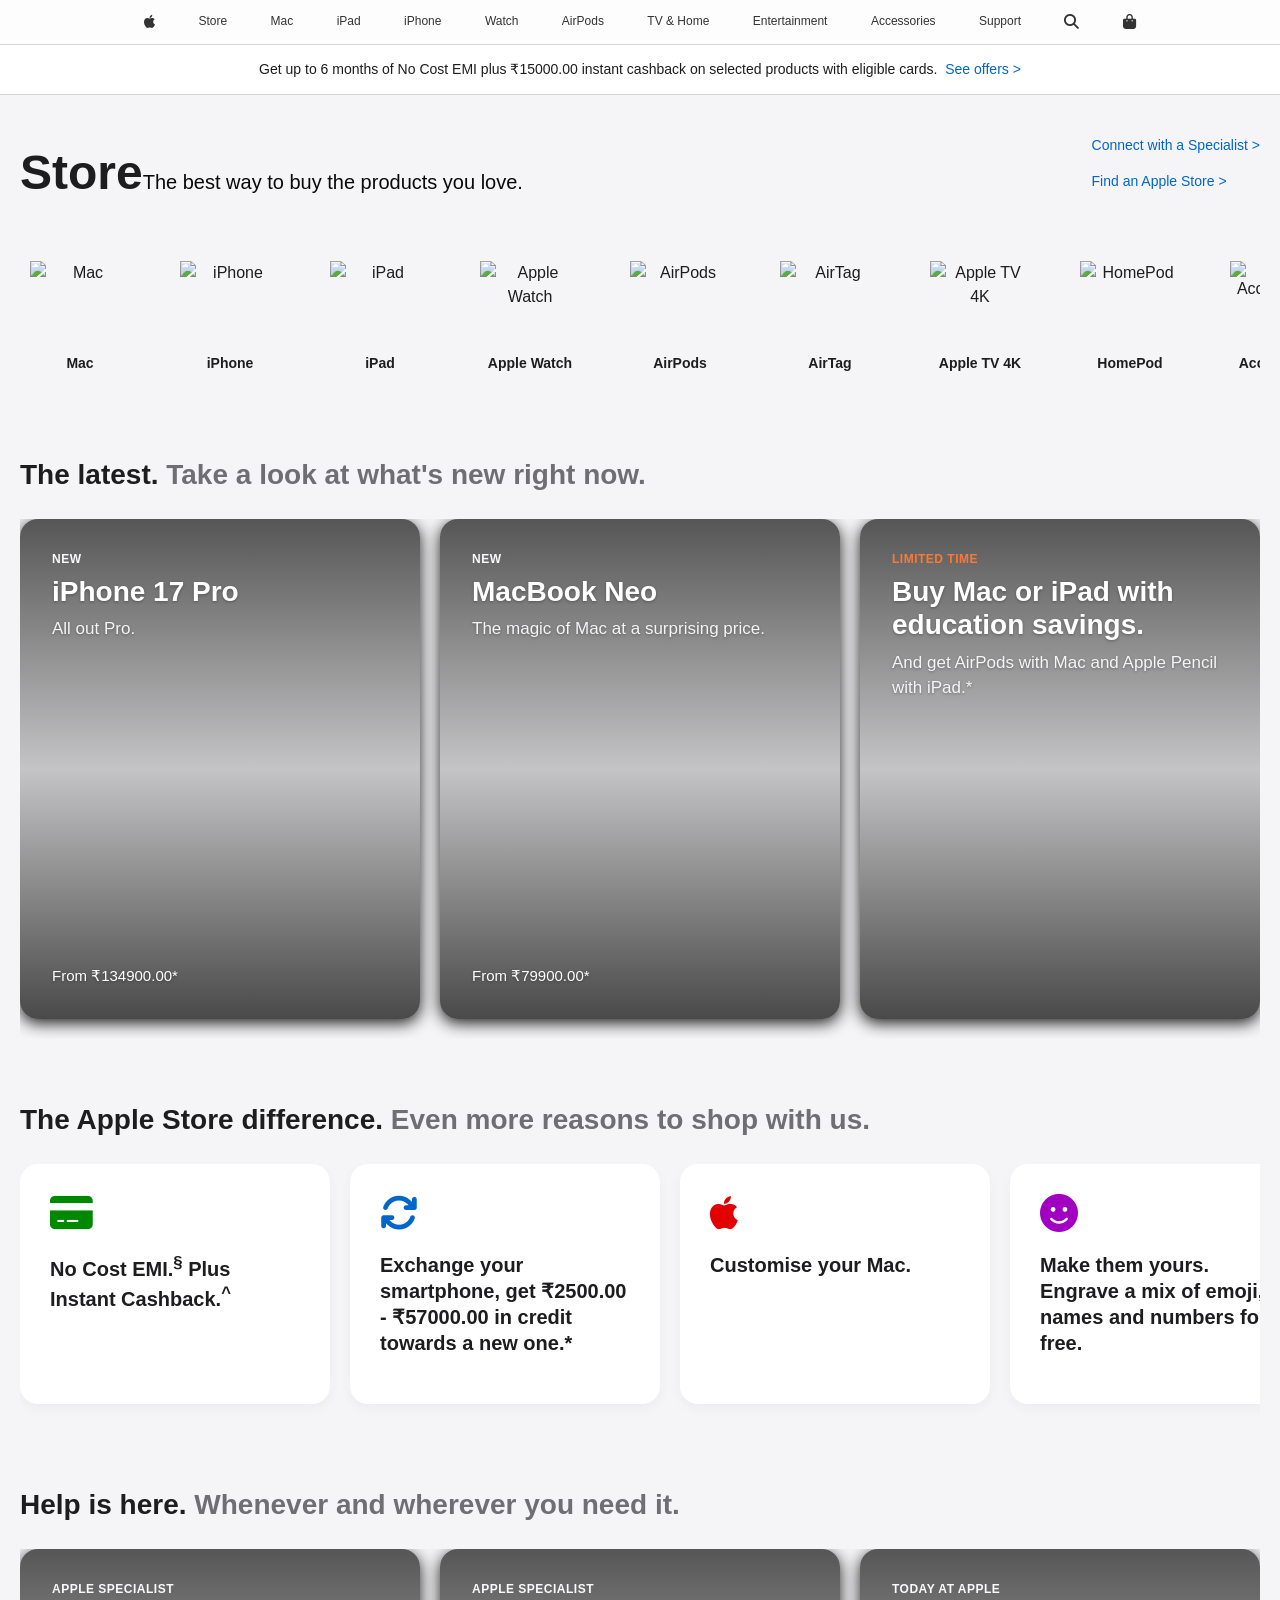
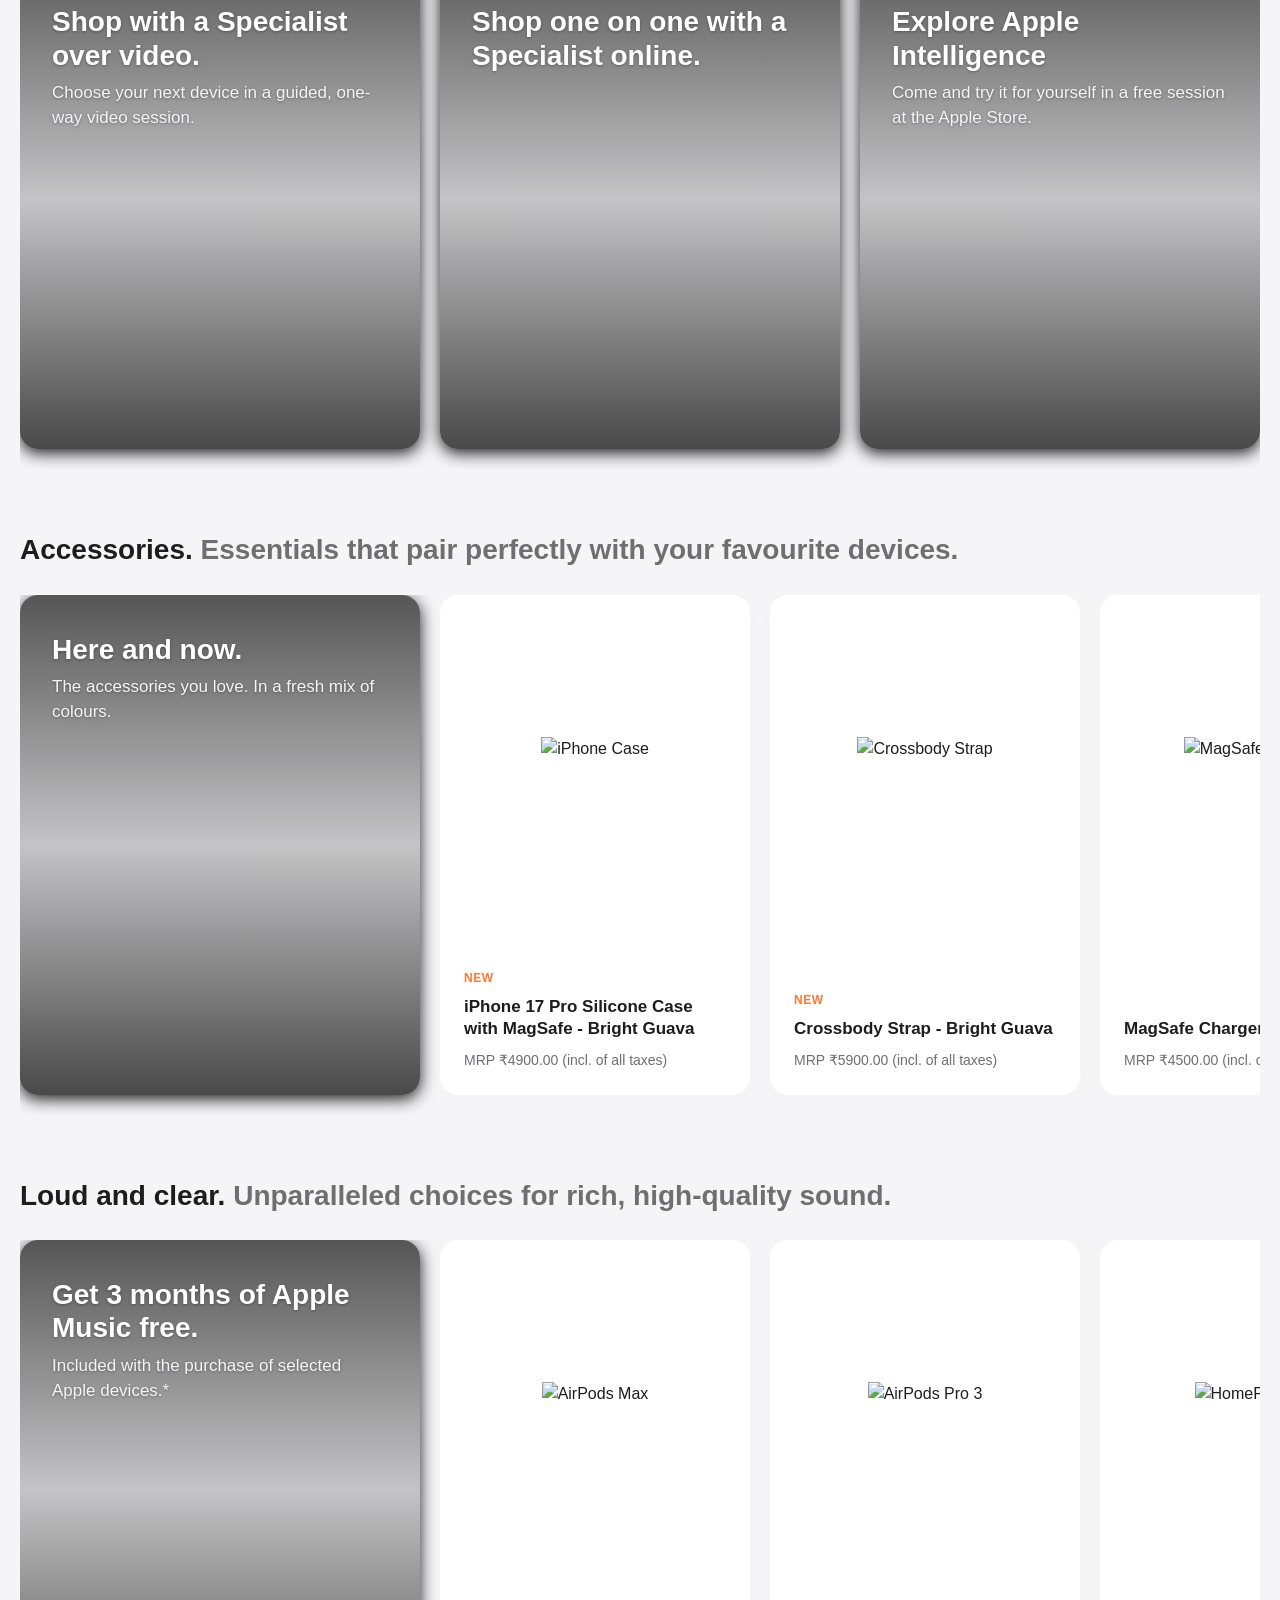
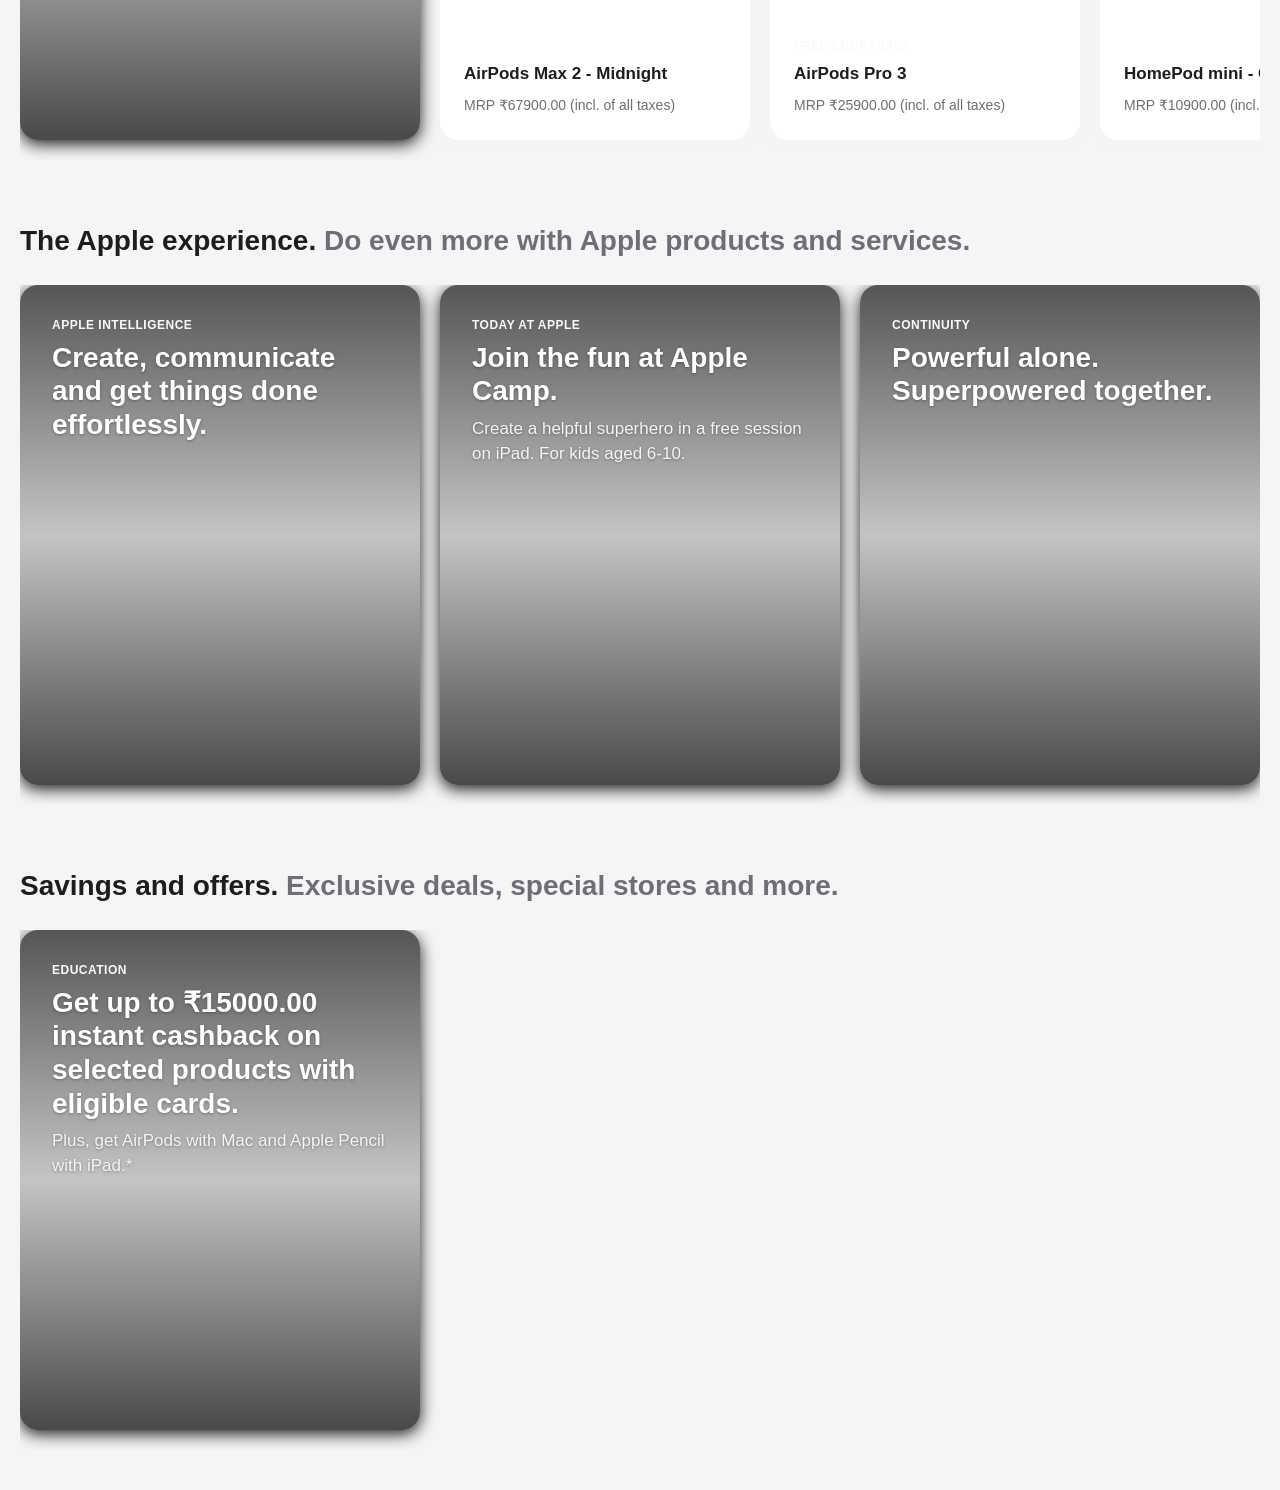
==== index.html @ 50c0bc95 "change file name" ====
<!DOCTYPE html>
<html lang="en">
<head>
  <meta charset="UTF-8">
  <meta name="viewport" content="width=device-width, initial-scale=1.0">
  <title>Apple Store Online Clone</title>
  
  <!-- Font Awesome Icons -->
  <link rel="stylesheet" href="https://cdnjs.cloudflare.com/ajax/libs/font-awesome/6.4.0/css/all.min.css">
  
  <!-- External CSS Stylesheet -->
  <link rel="stylesheet" href="./store.css">
</head>
<body>

  <!-- ==========================================
       1. GLOBAL NAVIGATION BAR SECTION
       ========================================== -->
  <header class="global-nav-container">
    <nav class="global-nav">
      <a href="#" class="nav-logo" aria-label="Apple Home"><i class="fa-brands fa-apple"></i></a>
      <a href="#" class="nav-item">Store</a>
      <a href="#" class="nav-item">Mac</a>
      <a href="#" class="nav-item">iPad</a>
      <a href="#" class="nav-item">iPhone</a>
      <a href="#" class="nav-item">Watch</a>
      <a href="#" class="nav-item">AirPods</a>
      <a href="#" class="nav-item">TV & Home</a>
      <a href="#" class="nav-item">Entertainment</a>
      <a href="#" class="nav-item">Accessories</a>
      <a href="#" class="nav-item">Support</a>
      <a href="#" class="nav-icon" aria-label="Search"><i class="fa-solid fa-magnifying-glass"></i></a>
      <a href="#" class="nav-icon" aria-label="Shopping Bag"><i class="fa-solid fa-bag-shopping"></i></a>
    </nav>
  </header>

  <!-- ==========================================
       2. PROMOTIONAL OFFER BANNER
       ========================================== -->
  <section class="offer-banner">
    <p>
      Get up to 6 months of No Cost EMI plus ₹15000.00 instant cashback on selected products with eligible cards.
      <a href="#">See offers &gt;</a>
    </p>
  </section>

  <!-- MAIN STORE CONTENT WRAPPER -->
  <main class="store-wrapper">

    <!-- ==========================================
         3. HERO / STORE HEADER SECTION
         ========================================== -->
    <section class="store-hero">
      <div class="hero-headline">
        <h1>Store<span>The best way to buy the products you love.</span></h1>
      </div>
      <div class="hero-assistance">
        <div class="assist-card">
  
          <div class="assist-text">
            <a href="#">Connect with a Specialist &gt;</a>
          </div>
        </div>
        <div class="assist-card">
          <div class="assist-text">
            <a href="#">Find an Apple Store &gt;</a>
          </div>
        </div>
      </div>
    </section>

    <!-- ==========================================
         4. CATEGORY NAVIGATION SLIDER
         ========================================== -->
    <section class="category-slider-section">
      <div class="horizontal-scroll category-list">
        <div class="category-thumb">
          <img src="images/mac.png" alt="Mac">
          <span>Mac</span>
        </div>
        <div class="category-thumb">
          <img src="images/iphone.png" alt="iPhone">
          <span>iPhone</span>
        </div>
        <div class="category-thumb">
          <img src="images/ipad.png" alt="iPad">
          <span>iPad</span>
        </div>
        <div class="category-thumb">
          <img src="images/apple watch.png" alt="Apple Watch">
          <span>Apple Watch</span>
        </div>
        <div class="category-thumb">
          <img src="images/airpods.png" alt="AirPods">
          <span>AirPods</span>
        </div>
        <div class="category-thumb">
          <img src="images/airtag.png" alt="AirTag">
          <span>AirTag</span>
        </div>
        <div class="category-thumb">
          <img src="images/apple tv 4k.png" alt="Apple TV 4K">
          <span>Apple TV 4K</span>
        </div>
        <div class="category-thumb">
          <img src="images/homepod.png" alt="HomePod">
          <span>HomePod</span>
        </div>
        <div class="category-thumb">
          <img src="images/accessories.png" alt="Accessories">
          <span>Accessories</span>
        </div>
      </div>
    </section>

    <!-- ==========================================
         5. SECTION: "THE LATEST" PRODUCT CAROUSEL (IMAGE BACKGROUND CARDS)
         ========================================== -->
    <section class="store-section">
      <h2 class="section-heading">The latest. <span>Take a look at what's new right now.</span></h2>      
      <div class="horizontal-scroll cards-carousel">
        
        <!-- Card 1 -->
        <div class="showcase-card bg-card" style="background-image: url('images/orange.jpg');">
          <div class="card-overlay"></div>
          <div class="card-content">
            <span class="card-eyebrow">NEW</span>
            <h3 class="card-title">iPhone 17 Pro</h3>
            <p class="card-subtitle">All out Pro.</p>
            <span class="card-price">From ₹134900.00*</span>
          </div>
        </div>

        <!-- Card 2 -->
        <div class="showcase-card bg-card" style="background-image: url('images/hand lap.jpg');">
          <div class="card-overlay"></div>
          <div class="card-content">
            <span class="card-eyebrow">NEW</span>
            <h3 class="card-title">MacBook Neo</h3>
            <p class="card-subtitle">The magic of Mac at a surprising price.</p>
            <span class="card-price">From ₹79900.00*</span>
          </div>
        </div>

        <!-- Card 3 -->
        <div class="showcase-card bg-card" style="background-image: url('images/yellow pad.jpg');">
          <div class="card-overlay"></div>
          <div class="card-content">
            <span class="card-eyebrow orange-text">LIMITED TIME</span>
            <h3 class="card-title">Buy Mac or iPad with education savings.</h3>
            <p class="card-subtitle">And get AirPods with Mac and Apple Pencil with iPad.*</p>
          </div>
        </div>

        <!-- Card 4 -->
        <div class="showcase-card bg-card" style="background-image: url('images/two mob.jpg');">
          <div class="card-overlay"></div>
          <div class="card-content">
            <span class="card-eyebrow">NEW</span>
            <h3 class="card-title">iPhone 17e</h3>
            <p class="card-subtitle">Feature stacked. Value packed.</p>
            <span class="card-price">From ₹64900.00*</span>
          </div>
        </div>

        <!-- Card 5 -->
        <div class="showcase-card bg-card" style="background-image: url('images/head ph.jpg');">
          <div class="card-overlay"></div>
          <div class="card-content">
            <h3 class="card-title">AirPods Max 2</h3>
            <p class="card-subtitle">New intelligent features. More immersive listening.</p>
            <span class="card-price">From ₹67900.00*</span>
          </div>
        </div>

        <!-- Card 6 -->
        <div class="showcase-card bg-card" style="background-image: url('images/fold lap.jpg');">
          <div class="card-overlay"></div>
          <div class="card-content">
            <h3 class="card-title">MacBook Pro</h3>
            <p class="card-subtitle">Now with M5, M5 Pro and M5 Max.</p>
            <span class="card-price">From ₹239900.00*</span>
          </div>
        </div>

      </div>
  
    </section>

    <!-- ==========================================
         6. SECTION: "THE APPLE STORE DIFFERENCE"
         ========================================== -->
    <section class="store-section">
      <h2 class="section-heading">The Apple Store difference. <span>Even more reasons to shop with us.</span></h2>
      <div class="horizontal-scroll difference-grid">
        
        <div class="feature-card">
          <i class="fa-solid fa-credit-card feature-icon green-icon"></i>
          <h4>No Cost EMI.<sup>§</sup> Plus Instant Cashback.<sup>^</sup></h4>
        </div>

        <div class="feature-card">
          <i class="fa-solid fa-arrows-rotate feature-icon blue-icon"></i>
          <h4>Exchange your smartphone, get ₹2500.00 - ₹57000.00 in credit towards a new one.*</h4>
        </div>

        <div class="feature-card">
          <i class="fa-brands fa-apple feature-icon red-icon"></i>
          <h4>Customise your Mac.</h4>
        </div>

        <div class="feature-card">
          <i class="fa-solid fa-face-smile feature-icon purple-icon"></i>
          <h4>Make them yours. Engrave a mix of emoji, names and numbers for free.</h4>
        </div>

        <div class="feature-card">
          <i class="fa-solid fa-box-open feature-icon green-icon"></i>
          <h4>Enjoy free delivery, or easy pickup from an Apple Store.</h4>
        </div>

        <div class="feature-card">
          <i class="fa-solid fa-mobile-screen-button feature-icon blue-icon"></i>
          <h4>Trade in your eligible Mac, Apple Watch or iPad for instant credit.*</h4>
        </div>

      </div>
    </section>

    <!-- ==========================================
         7. SECTION: "HELP IS HERE" (BACKGROUND IMAGES)
         ========================================== -->
    <section class="store-section">
      <h2 class="section-heading">Help is here. <span>Whenever and wherever you need it.</span></h2>
      <div class="horizontal-scroll cards-carousel">
        
        <div class="showcase-card bg-card" style="background-image: url('images/v.jpg');">
          <div class="card-overlay"></div>
          <div class="card-content">
            <span class="card-eyebrow">APPLE SPECIALIST</span>
            <h3 class="card-title">Shop with a Specialist over video.</h3>
            <p class="card-subtitle">Choose your next device in a guided, one-way video session.</p>
          </div>
        </div>

        <div class="showcase-card bg-card" style="background-image: url('images/specialist.png');">
          <div class="card-overlay"></div>
          <div class="card-content">
            <span class="card-eyebrow">APPLE SPECIALIST</span>
            <h3 class="card-title">Shop one on one with a Specialist online.</h3>
          </div>
        </div>

        <div class="showcase-card bg-card" style="background-image: url('images/explore.png');">
          <div class="card-overlay"></div>
          <div class="card-content">
            <span class="card-eyebrow">TODAY AT APPLE</span>
            <h3 class="card-title">Explore Apple Intelligence</h3>
            <p class="card-subtitle">Come and try it for yourself in a free session at the Apple Store.</p>
          </div>
        </div>

        <div class="showcase-card bg-card" style="background-image: url('images/store.jpg');">
          <div class="card-overlay"></div>
          <div class="card-content">
            <span class="card-eyebrow">TODAY AT APPLE</span>
            <h3 class="card-title">Join free sessions at your Apple Store.</h3>
            <p class="card-subtitle">Learn about the latest features and how to go further with your Apple devices.</p>
          </div>
        </div>

      </div>
    </section>

    <!-- ==========================================
         8. SECTION: ACCESSORIES
         ========================================== -->
    <section class="store-section">
      <h2 class="section-heading">Accessories. <span>Essentials that pair perfectly with your favourite devices.</span></h2>
      <div class="horizontal-scroll cards-carousel">
        
        <div class="showcase-card bg-card" style="background-image: url('images/red apple.jpg');">
          <div class="card-overlay"></div>
          <div class="card-content">
            <h3 class="card-title">Here and now.</h3>
            <p class="card-subtitle">The accessories you love. In a fresh mix of colours.</p>
          </div>
        </div>

        <div class="accessory-card">
          <div class="accessory-img">
            <img src="images/red apple2.jpg" alt="iPhone Case">
          </div>
          <div class="accessory-details">
            <span class="card-eyebrow orange-text">NEW</span>
            <h4>iPhone 17 Pro Silicone Case with MagSafe - Bright Guava</h4>
            <p class="accessory-price">MRP ₹4900.00 (incl. of all taxes)</p>
          </div>
        </div>

        <div class="accessory-card">
          <div class="accessory-img">
            <img src="images/thred.jpg" alt="Crossbody Strap">
          </div>
          <div class="accessory-details">
            <span class="card-eyebrow orange-text">NEW</span>
            <h4>Crossbody Strap - Bright Guava</h4>
            <p class="accessory-price">MRP ₹5900.00 (incl. of all taxes)</p>
          </div>
        </div>

        <div class="accessory-card">
          <div class="accessory-img">
            <img src="images/o.jpg" alt="MagSafe Charger">
          </div>
          <div class="accessory-details">
            <h4>MagSafe Charger (1m)</h4>
            <p class="accessory-price">MRP ₹4500.00 (incl. of all taxes)</p>
          </div>
        </div>

        <div class="accessory-card">
          <div class="accessory-img">
            <img src="images/pink.jpg" alt="Sport Band">
          </div>
          <div class="accessory-details">
            <h4>46mm Clementine Sport Band - M/L</h4>
            <p class="accessory-price">MRP ₹4500.00 (incl. of all taxes)</p>
          </div>
        </div>

      </div>
    </section>

    <!-- ==========================================
         9. SECTION: LOUD AND CLEAR (AUDIO)
         ========================================== -->
    <section class="store-section">
      <h2 class="section-heading">Loud and clear. <span>Unparalleled choices for rich, high-quality sound.</span></h2>
      <div class="horizontal-scroll cards-carousel">
        
        <div class="showcase-card bg-card" style="background-image: url('images/music.jpg');">
          <div class="card-overlay"></div>
          <div class="card-content">
            <h3 class="card-title">Get 3 months of Apple Music free.</h3>
            <p class="card-subtitle">Included with the purchase of selected Apple devices.*</p>
          </div>
        </div>

        <div class="accessory-card">
          <div class="accessory-img">
            <img src="images/black head ph.jpg" alt="AirPods Max">
          </div>
          <div class="accessory-details">
            <h4>AirPods Max 2 - Midnight</h4>
            <p class="accessory-price">MRP ₹67900.00 (incl. of all taxes)</p>
          </div>
        </div>

        <div class="accessory-card">
          <div class="accessory-img">
            <img src="white air.jpg" alt="AirPods Pro 3">
          </div>
          <div class="accessory-details">
            <span class="card-eyebrow">FREE ENGRAVING</span>
            <h4>AirPods Pro 3</h4>
            <p class="accessory-price">MRP ₹25900.00 (incl. of all taxes)</p>
          </div>
        </div>

        <div class="accessory-card">
          <div class="accessory-img">
            <img src="images/second white air.jpg" alt="HomePod mini">
          </div>
          <div class="accessory-details">
            <h4>HomePod mini - Orange</h4>
            <p class="accessory-price">MRP ₹10900.00 (incl. of all taxes)</p>
          </div>
        </div>

      </div>
    </section>

    <!-- ==========================================
         10. SECTION: THE APPLE EXPERIENCE
         ========================================== -->
    <section class="store-section">
      <h2 class="section-heading">The Apple experience. <span>Do even more with Apple products and services.</span></h2>
      <div class="horizontal-scroll cards-carousel">
        
        <div class="showcase-card bg-card" style="background-image: url('images/multi lap.jpg');">
          <div class="card-overlay"></div>
          <div class="card-content">
            <span class="card-eyebrow">APPLE INTELLIGENCE</span>
            <h3 class="card-title">Create, communicate and get things done effortlessly.</h3>
          </div>
        </div>

        <div class="showcase-card bg-card" style="background-image: url('images/run.png');">
          <div class="card-overlay"></div>
          <div class="card-content">
            <span class="card-eyebrow">TODAY AT APPLE</span>
            <h3 class="card-title">Join the fun at Apple Camp.</h3>
            <p class="card-subtitle">Create a helpful superhero in a free session on iPad. For kids aged 6-10.</p>
          </div>
        </div>

        <div class="showcase-card bg-card" style="background-image: url('images/design.jpg');">
          <div class="card-overlay"></div>
          <div class="card-content">
            <span class="card-eyebrow">CONTINUITY</span>
            <h3 class="card-title">Powerful alone. Superpowered together.</h3>
          </div>
        </div>

      </div>
    </section>

    <!-- ==========================================
         11. SECTION: SAVINGS AND OFFERS
         ========================================== -->
    <section class="store-section">
      <h2 class="section-heading">Savings and offers. <span>Exclusive deals, special stores and more.</span></h2>
      <div class="horizontal-scroll cards-carousel">
        
        <div class="showcase-card bg-card" style="background-image: url('images/final.jpg');">
          <div class="card-overlay"></div>
          <div class="card-content">
            <span class="card-eyebrow">EDUCATION</span>
            <h3 class="card-title">Get up to ₹15000.00 instant cashback on selected products with eligible cards.</h3>
            <p class="card-subtitle">Plus, get AirPods with Mac and Apple Pencil with iPad.*</p>
          </div>
---- store.css ----
/* ==========================================================================
   GLOBAL RESET & TYPOGRAPHY STYLES
   ========================================================================== */

* {
  margin: 0;
  padding: 0;
  box-sizing: border-box;
  font-family: -apple-system, BlinkMacSystemFont, "SF Pro Display", "SF Pro Text", "Helvetica Neue", Helvetica, Arial, sans-serif;
  -webkit-font-smoothing: antialiased;
}

body {
  background-color: #f5f5f7;
  color: #1d1d1f;
  line-height: 1.47059;
  overflow-x: hidden;
}

a {
  color: #0066cc;
  text-decoration: none;
}

a:hover {
  text-decoration: underline;
}

/* ==========================================================================
   1. GLOBAL NAVIGATION BAR STYLES
   ========================================================================== */

.global-nav-container {
  background-color: rgba(255, 255, 255, 0.8);
  backdrop-filter: blur(20px);
  -webkit-backdrop-filter: blur(20px);
  position: sticky;
  top: 0;
  z-index: 9999;
  border-bottom: 1px solid rgba(0, 0, 0, 0.16);
}

.global-nav {
  max-width: 1024px;
  margin: 0 auto;
  display: flex;
  justify-content: space-between;
  align-items: center;
  height: 44px;
  padding: 0 16px;
}

.global-nav .nav-item {
  color: #000000;
  opacity: 0.8;
  font-size: 12px;
  font-weight: 400;
  transition: opacity 0.2s ease;
}

.global-nav .nav-item:hover,
.global-nav .nav-icon:hover,
.global-nav .nav-logo:hover {
  opacity: 1;
  text-decoration: none;
}

.global-nav .nav-logo,
.global-nav .nav-icon {
  color: #000000;
  opacity: 0.8;
  font-size: 15px;
}

/* ==========================================================================
   2. PROMOTIONAL OFFER BANNER
   ========================================================================== */

.offer-banner {
  background-color: #ffffff;
  text-align: center;
  padding: 14px 16px;
  font-size: 14px;
  color: #1d1d1f;
  border-bottom: 1px solid #d2d2d7;
}

.offer-banner a {
  margin-left: 4px;
  font-weight: 400;
}

/* ==========================================================================
   MAIN WRAPPER & HERO SECTION
   ========================================================================== */

.store-wrapper {
  max-width: 1280px;
  margin: 0 auto;
  padding: 40px 20px;
}

.store-hero {
  display: flex;
  justify-content: space-between;
  align-items: flex-start;
  margin-bottom: 50px;
  flex-wrap: wrap;
  gap: 20px;
}

.hero-headline h1 {
  font-size: 48px;
  font-weight: 600;
  color: #1d1d1f;
  line-height: 1.6;
}

.hero-headline h1 span {
  color: #090909;
  font-size: 20px;
  font-weight: 100;
  line-height: 0.6;

}

.hero-assistance {
  display: flex;
  flex-direction: column;
  gap: 16px;
}

.assist-card {
  display: flex;
  align-items: center;
  gap: 12px;
  font-size: 14px;
}

.assist-avatar i {
  display: flex;
  font-size: 32px;
  color: #1d1d1f;
  flex-direction: column;
  justify-content: flex-end;
  align-items: flex-end;
  margin-left: 20px;
  padding-left: 20px;
}

.assist-text {
  display: flex;
  flex-direction: column;
}

.assist-text span {
  font-weight: 600;
  color: #1d1d1f;
}

/* ==========================================================================
   SHARED HORIZONTAL SCROLLING CONTAINER
   ========================================================================== */

.horizontal-scroll {
  display: flex;
  gap: 20px;
  overflow-x: auto;
  scroll-behavior: smooth;
  padding-bottom: 20px;
  -webkit-overflow-scrolling: touch;
  scrollbar-width: none;
}

.horizontal-scroll::-webkit-scrollbar {
  display: none;
}

/* ==========================================================================
   3. CATEGORY SLIDER STYLES
   ========================================================================== */

.category-slider-section {
  margin-bottom: 40px;
}

.category-list {
  gap: 30px;
}

.category-thumb {
  display: flex;
  flex-direction: column;
  align-items: center;
  min-width: 120px;
  cursor: pointer;
  text-align: center;
}

.category-thumb img {
  width: 100px;
  height: 80px;
  object-fit: contain;
  margin-bottom: 12px;
  transition: transform 0.2s ease;
}

.category-thumb:hover img {
  transform: scale(1.05);
}

.category-thumb span {
  font-size: 14px;
  font-weight: 600;
  color: #1d1d1f;
}

/* ==========================================================================
   4. SHOWCASE CARDS WITH FULL BACKGROUND IMAGES AND OVERLAY TEXT
   ========================================================================== */

.store-section {
  margin-top: 60px;
}

.section-heading {
  font-size: 28px;
  font-weight: 600;
  margin-bottom: 24px;
  color: #1d1d1f;
}

.section-heading span {
  color: #6e6e73;
}

/* Base Card Shell */
.showcase-card {
  min-width: 400px;
  max-width: 400px;
  height: 500px;
  border-radius: 18px;
  display: flex;
  flex-direction: column;
  justify-content: flex-start;
  box-shadow: 0 4px 16px rgba(12, 12, 12, 0.938);
  transition: transform 0.3s cubic-bezier(0, 0, 0.5, 1), box-shadow 0.3s ease;
  cursor: pointer;
  flex-shrink: 0;
  position: relative;
  overflow: hidden;
}

.showcase-card:hover {
  transform: scale(1.015);
  box-shadow: 0 12px 24px rgba(0, 0, 0, 0.15);
}

/* Full Cover Background Image Class */
.bg-card {
  background-size: cover;
  background-position: center;
  background-repeat: no-repeat;
  color: #ffffff; /* White text over image backgrounds */
}

/* Gradient Overlay to Ensure Legibility */
.card-overlay {
  position: absolute;
  top: 0;
  left: 0;
  width: 100%;
  height: 100%;
  background: linear-gradient(180deg, rgba(0, 0, 0, 0.65) 0%, rgba(0, 0, 0, 0.2) 50%, rgba(0, 0, 0, 0.7) 100%);
  z-index: 1;
}

/* Card Content Container Resting On Top of Overlay */
.card-content {
  padding: 32px;
  position: relative;
  z-index: 2;
  display: flex;
  flex-direction: column;
  height: 100%;
}

.card-eyebrow {
  font-size: 12px;
  font-weight: 600;
  color: #fafafc;
  letter-spacing: 0.5px;
  text-transform: uppercase;
}

.orange-text {
  color: #ff7733;
}

.card-title {
  font-size: 28px;
  font-weight: 600;
  margin-top: 6px;
  line-height: 1.2;
  color: #ffffff;
  text-shadow: 0 1px 3px rgba(0, 0, 0, 0.3);
}

.card-subtitle {
  font-size: 17px;
  margin-top: 8px;
  color: #f5f5f7;
  text-shadow: 0 1px 3px rgba(0, 0, 0, 0.3);
}

.card-price {
  margin-top: auto; /* Pushes price to bottom of card content */
  font-size: 15px;
  font-weight: 500;
  color: #ffffff;
  text-shadow: 0 1px 3px rgba(8, 8, 8, 0.3);
}

/* ==========================================================================
   5. APPLE STORE DIFFERENCE FEATURE CARDS
   ========================================================================== */

.difference-grid {
  gap: 20px;
}

.feature-card {
  background: #ffffff;
  min-width: 310px;
  max-width: 310px;
  height: 240px;
  padding: 30px;
  border-radius: 18px;
  box-shadow: 0 4px 12px rgba(0, 0, 0, 0.04);
  display: flex;
  flex-direction: column;
  justify-content: flex-start;
  gap: 20px;
  flex-shrink: 0;
}

.feature-icon {
  font-size: 38px;
}

.green-icon { color: #008800; }
.blue-icon { color: #0066cc; }
.red-icon { color: #e30000; }
.purple-icon { color: #a100c2; }

.feature-card h4 {
  font-size: 20px;
  font-weight: 600;
  line-height: 1.3;
  color: #1d1d1f;
}

/* ==========================================================================
   6. ACCESSORY ITEM CARDS
   ========================================================================== */

.accessory-card {
  background-color: #ffffff;
  min-width: 310px;
  max-width: 310px;
  height: 500px;
  border-radius: 18px;
  padding: 24px;
  display: flex;
  flex-direction: column;
  justify-content: space-between;
  box-shadow: 0 4px 12px rgba(241, 239, 239, 0.04);
  flex-shrink: 0;
  cursor: pointer;
  overflow: hidden;
}

.accessory-img {
  width: 100%;
  height: 260px;
  display: flex;
  justify-content: center;
  align-items: center;
  overflow: hidden;
}

.accessory-img img {
  max-width: 100%;
  max-height: 100%;
  object-fit: contain;
}

.accessory-details {
  display: flex;
  flex-direction: column;
  justify-content: flex-end;
}

.accessory-details h4 {
  font-size: 17px;
  font-weight: 600;
  margin-top: 8px;
  color: #1d1d1f;
  line-height: 1.3;
}

.accessory-price {
  font-size: 14px;
  color: #6e6e73;
  margin-top: 10px;
}

/* ==========================================================================
   7. QUICK LINKS SECTION
   ========================================================================== */

.quick-links-section {
  margin-top: 60px;
  margin-bottom: 40px;
}

.quick-links-section h3 {
  font-size: 24px;
  font-weight: 600;
  margin-bottom: 20px;
}

.quick-buttons {
  display: flex;
  gap: 12px;
  flex-wrap: wrap;
}

.quick-btn {
  background-color: #e8e8ed;
  color: #1d1d1f;
  padding: 10px 18px;
  border-radius: 20px;
  font-size: 14px;
  font-weight: 400;
  transition: background-color 0.2s ease;
}

.quick-btn:hover {
  background-color: #d2d2d7;
  text-decoration: none;
}

/* ==========================================================================
   8. FOOTER AND LEGAL DISCLAIMERS
   ========================================================================== */

.footer-container {
  background-color: #f5f5f7;
  padding: 30px 20px 40px;
  border-top: 1px solid #d2d2d7;
  font-size: 12px;
  color: #f4f4fa;
  line-height: 1.33337;
}

.footer-content {
  max-width: 1024px;
  margin: 0 auto;
}

.footer-disclaimer {
  padding-bottom: 20px;
  border-bottom: 1px solid #d2d2d7;
  margin-bottom: 20px;
}

.footer-disclaimer p {
  margin-bottom: 8px;
}

.footer-directory {
  display: grid;
  grid-template-columns: repeat(5, 1fr);
  gap: 20px;
  margin-bottom: 30px;
}

.directory-column h5 {
  color: #1d1d1f;
  font-weight: 600;
  margin-top: 12px;
  margin-bottom: 8px;
}

.directory-column ul {
  list-style: none;
}

.directory-column ul li {
  margin-bottom: 6px;
}

.directory-column ul li a {
  color: #6e6e73;
}

.directory-column ul li a:hover {
  color: #1d1d1f;
}

.footer-legal {
  display: flex;
  justify-content: space-between;
  border-top: 1px solid #d2d2d7;
  padding-top: 20px;
  flex-wrap: wrap;
  gap: 10px;
}

.legal-links a {
  margin-left: 12px;
  color: #e6e6e8;
}

.legal-links a:hover {
  color: #1d1d1f;
}

/* ==========================================================================
   RESPONSIVE BREAKPOINTS
   ========================================================================== */

@media (max-width: 834px) {
  .hero-headline h1 {
    font-size: 36px;
  }

  .showcase-card {
    min-width: 320px;
    max-width: 320px;
    height: 460px;
  }

  .footer-directory {
    grid-template-columns: repeat(2, 1fr);
  }
}

@media (max-width: 500px) {
  .global-nav .nav-item {
    display: none;
  }

  .hero-headline h1 {
    font-size: 28px;
  }

  .showcase-card {
    min-width: 280px;
    max-width: 280px;
    height: 420px;
  }

  .footer-directory {
    grid-template-columns: 1fr;
  }

  .footer-legal {
    flex-direction: column;
  }

  .legal-links a {
    margin-left: 0;
    margin-right: 12px;
  }
}
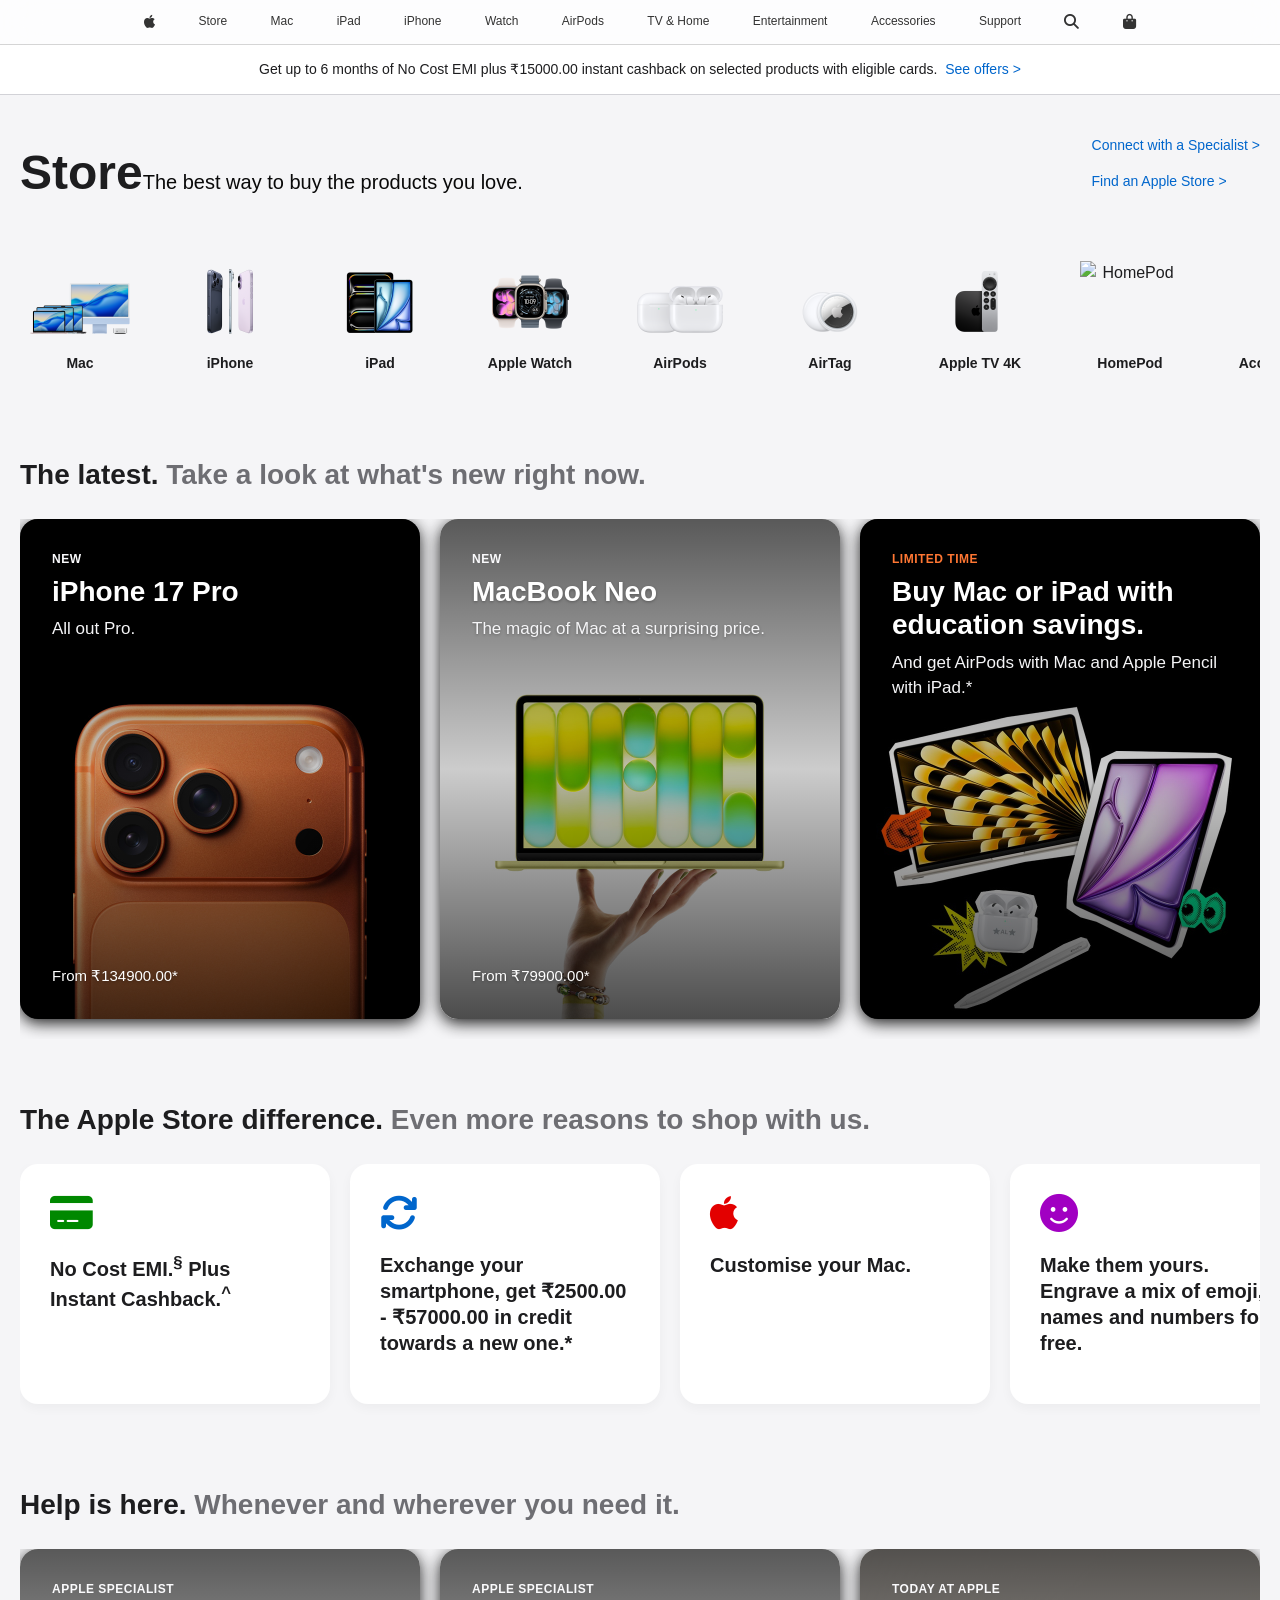
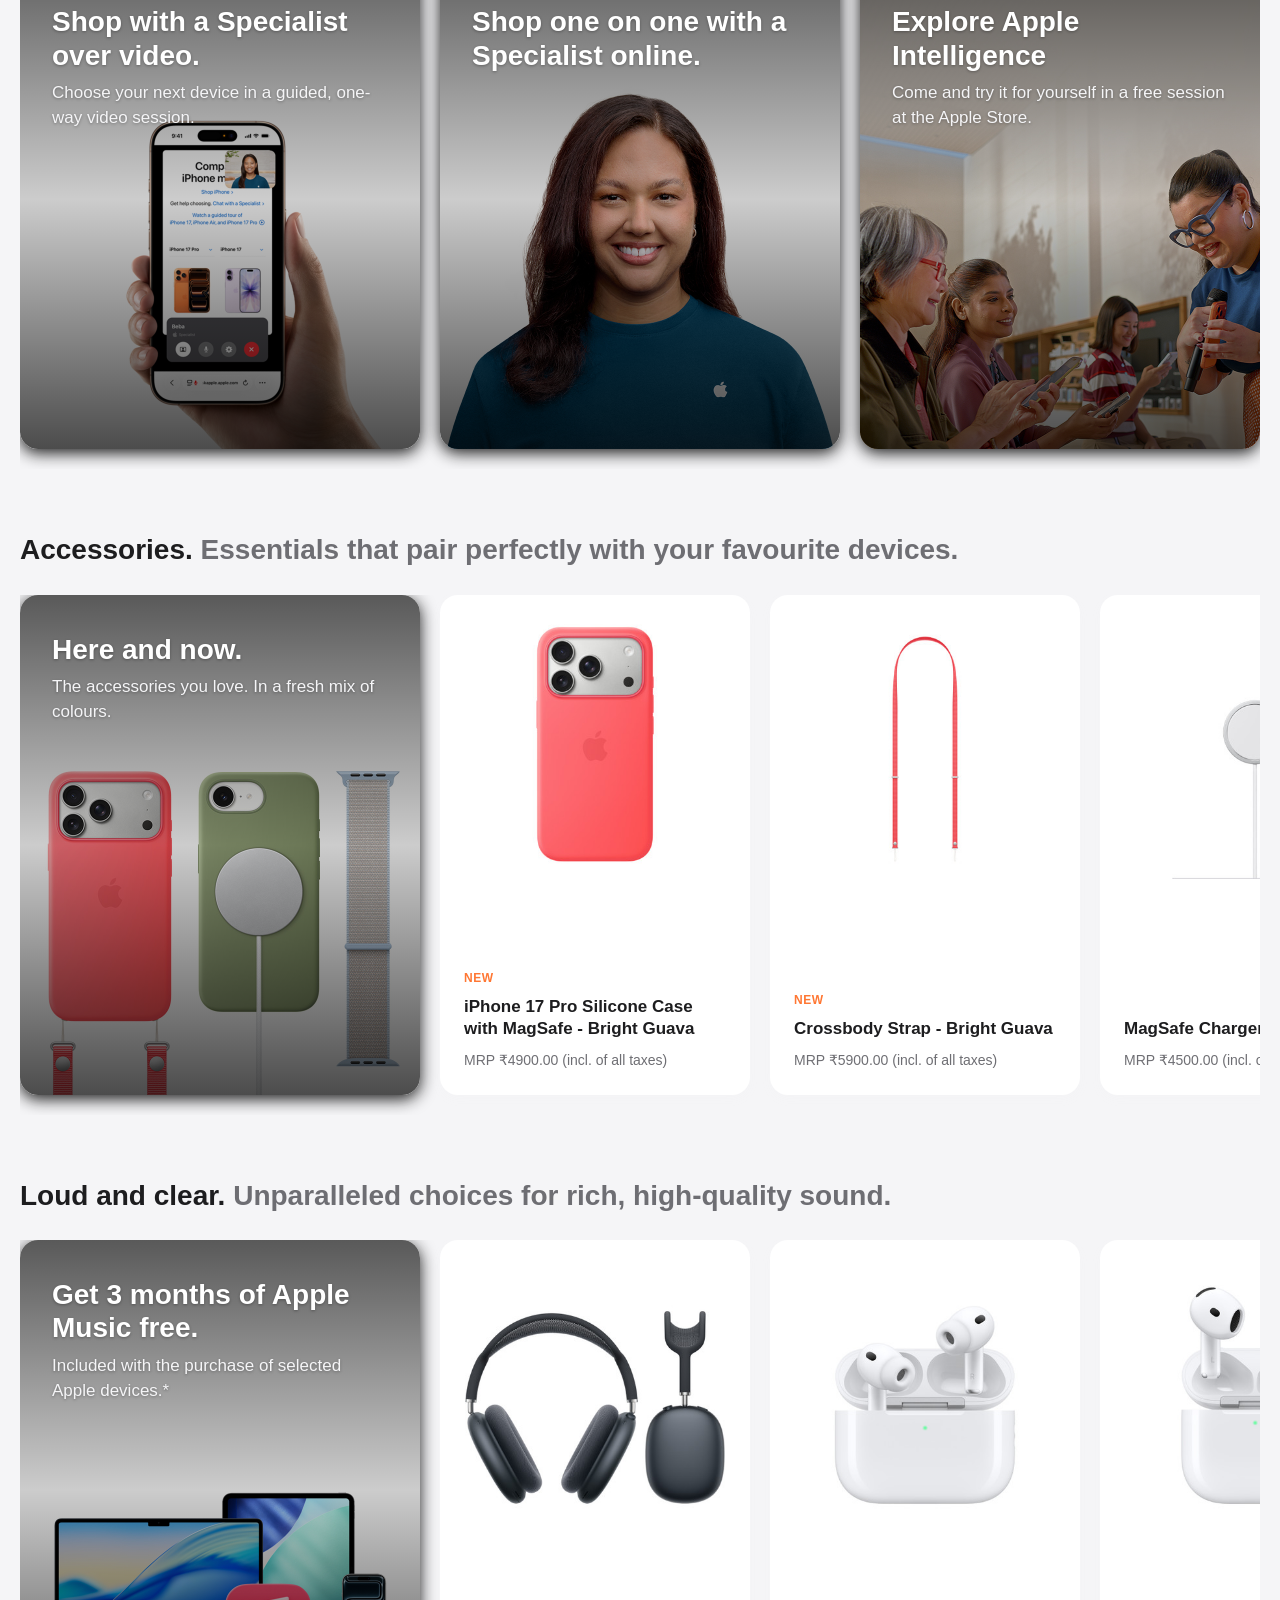
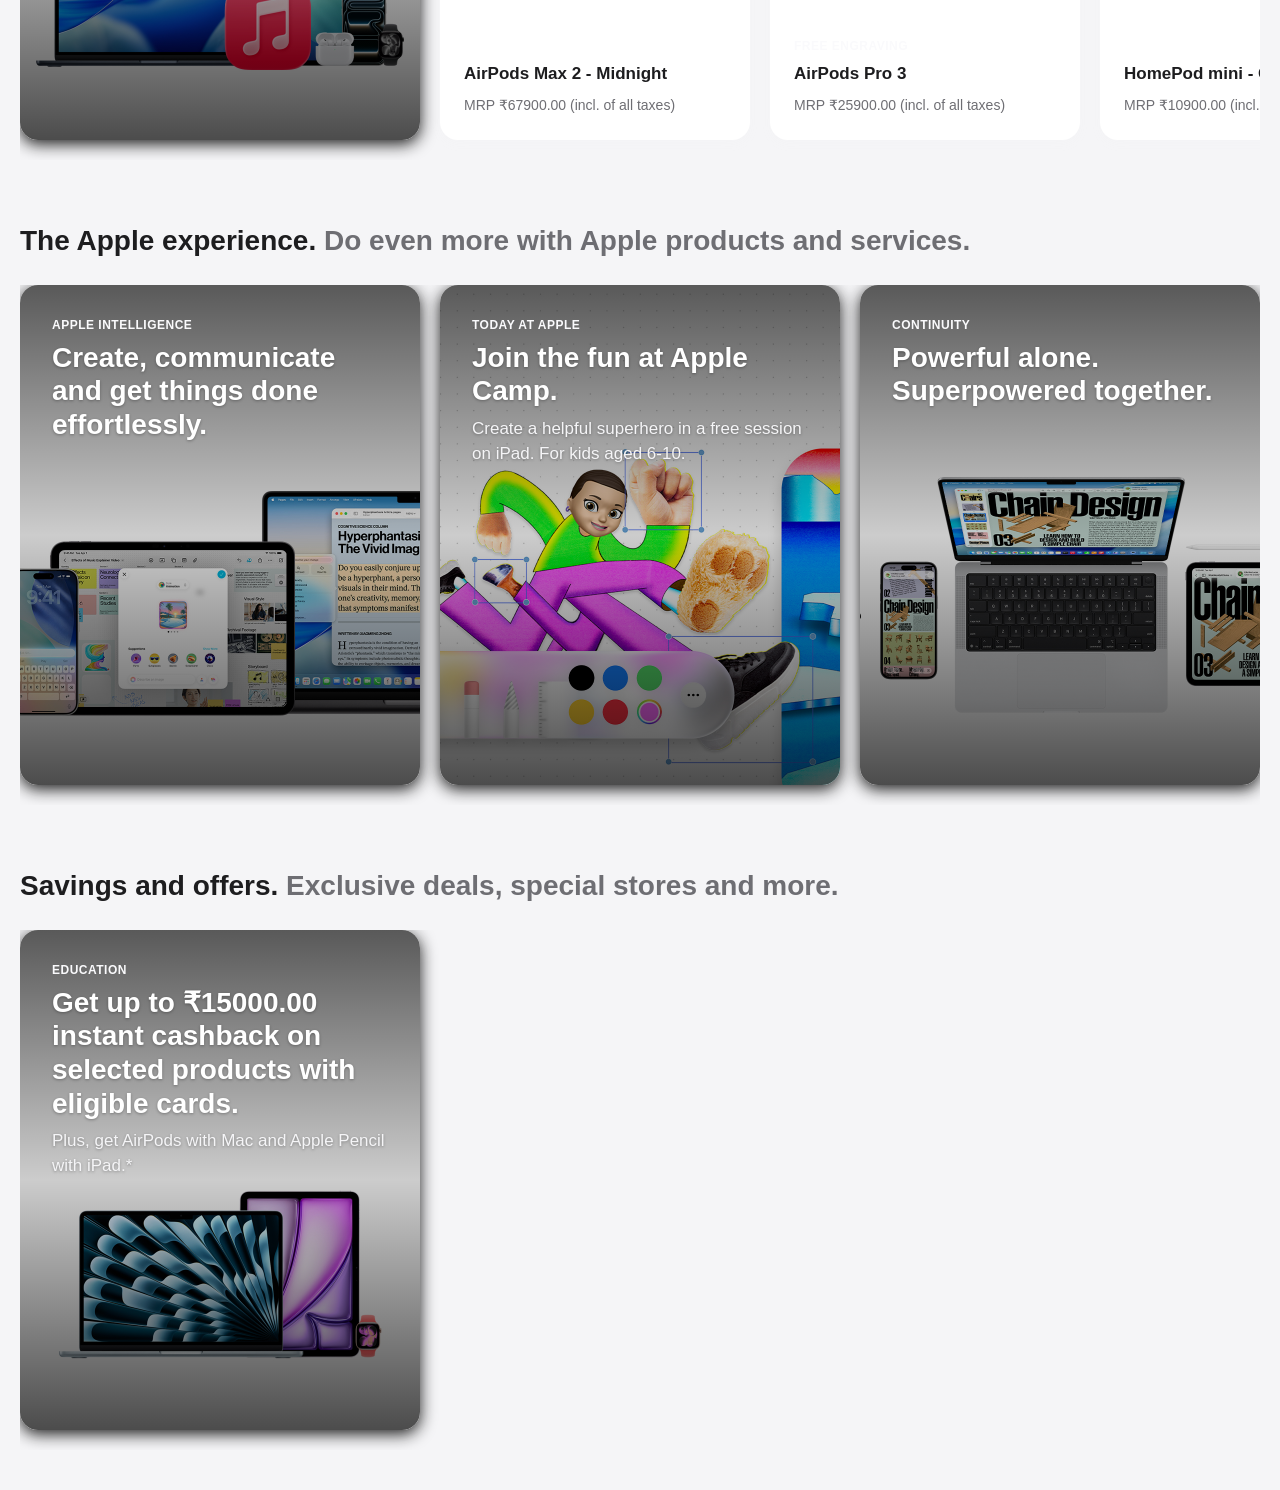
==== commit 01a415b3: "add images" ====
--- a/index.html
+++ b/index.html
@@ -75,39 +75,39 @@
     <section class="category-slider-section">
       <div class="horizontal-scroll category-list">
         <div class="category-thumb">
-          <img src="images/mac.png" alt="Mac">
+          <img src="mac.png" alt="Mac">
           <span>Mac</span>
         </div>
         <div class="category-thumb">
-          <img src="images/iphone.png" alt="iPhone">
+          <img src="iphone.png" alt="iPhone">
           <span>iPhone</span>
         </div>
         <div class="category-thumb">
-          <img src="images/ipad.png" alt="iPad">
+          <img src="ipad.png" alt="iPad">
           <span>iPad</span>
         </div>
         <div class="category-thumb">
-          <img src="images/apple watch.png" alt="Apple Watch">
+          <img src="apple watch.png" alt="Apple Watch">
           <span>Apple Watch</span>
         </div>
         <div class="category-thumb">
-          <img src="images/airpods.png" alt="AirPods">
+          <img src="airpods.png" alt="AirPods">
           <span>AirPods</span>
         </div>
         <div class="category-thumb">
-          <img src="images/airtag.png" alt="AirTag">
+          <img src="airtag.png" alt="AirTag">
           <span>AirTag</span>
         </div>
         <div class="category-thumb">
-          <img src="images/apple tv 4k.png" alt="Apple TV 4K">
+          <img src="apple tv 4k.png" alt="Apple TV 4K">
           <span>Apple TV 4K</span>
         </div>
         <div class="category-thumb">
-          <img src="images/homepod.png" alt="HomePod">
+          <img src="homepod.png" alt="HomePod">
           <span>HomePod</span>
         </div>
         <div class="category-thumb">
-          <img src="images/accessories.png" alt="Accessories">
+          <img src="accessories.png" alt="Accessories">
           <span>Accessories</span>
         </div>
       </div>
@@ -121,7 +121,7 @@
       <div class="horizontal-scroll cards-carousel">
         
         <!-- Card 1 -->
-        <div class="showcase-card bg-card" style="background-image: url('images/orange.jpg');">
+        <div class="showcase-card bg-card" style="background-image: url('orange.jpg');">
           <div class="card-overlay"></div>
           <div class="card-content">
             <span class="card-eyebrow">NEW</span>
@@ -132,7 +132,7 @@
         </div>
 
         <!-- Card 2 -->
-        <div class="showcase-card bg-card" style="background-image: url('images/hand lap.jpg');">
+        <div class="showcase-card bg-card" style="background-image: url('hand lap.jpg');">
           <div class="card-overlay"></div>
           <div class="card-content">
             <span class="card-eyebrow">NEW</span>
@@ -143,7 +143,7 @@
         </div>
 
         <!-- Card 3 -->
-        <div class="showcase-card bg-card" style="background-image: url('images/yellow pad.jpg');">
+        <div class="showcase-card bg-card" style="background-image: url('yellow pad.jpg');">
           <div class="card-overlay"></div>
           <div class="card-content">
             <span class="card-eyebrow orange-text">LIMITED TIME</span>
@@ -153,7 +153,7 @@
         </div>
 
         <!-- Card 4 -->
-        <div class="showcase-card bg-card" style="background-image: url('images/two mob.jpg');">
+        <div class="showcase-card bg-card" style="background-image: url('two mob.jpg');">
           <div class="card-overlay"></div>
           <div class="card-content">
             <span class="card-eyebrow">NEW</span>
@@ -164,7 +164,7 @@
         </div>
 
         <!-- Card 5 -->
-        <div class="showcase-card bg-card" style="background-image: url('images/head ph.jpg');">
+        <div class="showcase-card bg-card" style="background-image: url('head ph.jpg');">
           <div class="card-overlay"></div>
           <div class="card-content">
             <h3 class="card-title">AirPods Max 2</h3>
@@ -174,7 +174,7 @@
         </div>
 
         <!-- Card 6 -->
-        <div class="showcase-card bg-card" style="background-image: url('images/fold lap.jpg');">
+        <div class="showcase-card bg-card" style="background-image: url('fold lap.jpg');">
           <div class="card-overlay"></div>
           <div class="card-content">
             <h3 class="card-title">MacBook Pro</h3>
@@ -234,7 +234,7 @@
       <h2 class="section-heading">Help is here. <span>Whenever and wherever you need it.</span></h2>
       <div class="horizontal-scroll cards-carousel">
         
-        <div class="showcase-card bg-card" style="background-image: url('images/v.jpg');">
+        <div class="showcase-card bg-card" style="background-image: url('v.jpg');">
           <div class="card-overlay"></div>
           <div class="card-content">
             <span class="card-eyebrow">APPLE SPECIALIST</span>
@@ -243,7 +243,7 @@
           </div>
         </div>
 
-        <div class="showcase-card bg-card" style="background-image: url('images/specialist.png');">
+        <div class="showcase-card bg-card" style="background-image: url('specialist.png');">
           <div class="card-overlay"></div>
           <div class="card-content">
             <span class="card-eyebrow">APPLE SPECIALIST</span>
@@ -251,7 +251,7 @@
           </div>
         </div>
 
-        <div class="showcase-card bg-card" style="background-image: url('images/explore.png');">
+        <div class="showcase-card bg-card" style="background-image: url('explore.png');">
           <div class="card-overlay"></div>
           <div class="card-content">
             <span class="card-eyebrow">TODAY AT APPLE</span>
@@ -260,7 +260,7 @@
           </div>
         </div>
 
-        <div class="showcase-card bg-card" style="background-image: url('images/store.jpg');">
+        <div class="showcase-card bg-card" style="background-image: url('store.jpg');">
           <div class="card-overlay"></div>
           <div class="card-content">
             <span class="card-eyebrow">TODAY AT APPLE</span>
@@ -279,7 +279,7 @@
       <h2 class="section-heading">Accessories. <span>Essentials that pair perfectly with your favourite devices.</span></h2>
       <div class="horizontal-scroll cards-carousel">
         
-        <div class="showcase-card bg-card" style="background-image: url('images/red apple.jpg');">
+        <div class="showcase-card bg-card" style="background-image: url('red apple.jpg');">
           <div class="card-overlay"></div>
           <div class="card-content">
             <h3 class="card-title">Here and now.</h3>
@@ -289,7 +289,7 @@
 
         <div class="accessory-card">
           <div class="accessory-img">
-            <img src="images/red apple2.jpg" alt="iPhone Case">
+            <img src="red apple2.jpg" alt="iPhone Case">
           </div>
           <div class="accessory-details">
             <span class="card-eyebrow orange-text">NEW</span>
@@ -300,7 +300,7 @@
 
         <div class="accessory-card">
           <div class="accessory-img">
-            <img src="images/thred.jpg" alt="Crossbody Strap">
+            <img src="thred.jpg" alt="Crossbody Strap">
           </div>
           <div class="accessory-details">
             <span class="card-eyebrow orange-text">NEW</span>
@@ -311,7 +311,7 @@
 
         <div class="accessory-card">
           <div class="accessory-img">
-            <img src="images/o.jpg" alt="MagSafe Charger">
+            <img src="o.jpg" alt="MagSafe Charger">
           </div>
           <div class="accessory-details">
             <h4>MagSafe Charger (1m)</h4>
@@ -321,7 +321,7 @@
 
         <div class="accessory-card">
           <div class="accessory-img">
-            <img src="images/pink.jpg" alt="Sport Band">
+            <img src="pink.jpg" alt="Sport Band">
           </div>
           <div class="accessory-details">
             <h4>46mm Clementine Sport Band - M/L</h4>
@@ -339,7 +339,7 @@
       <h2 class="section-heading">Loud and clear. <span>Unparalleled choices for rich, high-quality sound.</span></h2>
       <div class="horizontal-scroll cards-carousel">
         
-        <div class="showcase-card bg-card" style="background-image: url('images/music.jpg');">
+        <div class="showcase-card bg-card" style="background-image: url('music.jpg');">
           <div class="card-overlay"></div>
           <div class="card-content">
             <h3 class="card-title">Get 3 months of Apple Music free.</h3>
@@ -349,7 +349,7 @@
 
         <div class="accessory-card">
           <div class="accessory-img">
-            <img src="images/black head ph.jpg" alt="AirPods Max">
+            <img src="black head ph.jpg" alt="AirPods Max">
           </div>
           <div class="accessory-details">
             <h4>AirPods Max 2 - Midnight</h4>
@@ -370,7 +370,7 @@
 
         <div class="accessory-card">
           <div class="accessory-img">
-            <img src="images/second white air.jpg" alt="HomePod mini">
+            <img src="second white air.jpg" alt="HomePod mini">
           </div>
           <div class="accessory-details">
             <h4>HomePod mini - Orange</h4>
@@ -388,7 +388,7 @@
       <h2 class="section-heading">The Apple experience. <span>Do even more with Apple products and services.</span></h2>
       <div class="horizontal-scroll cards-carousel">
         
-        <div class="showcase-card bg-card" style="background-image: url('images/multi lap.jpg');">
+        <div class="showcase-card bg-card" style="background-image: url('multi lap.jpg');">
           <div class="card-overlay"></div>
           <div class="card-content">
             <span class="card-eyebrow">APPLE INTELLIGENCE</span>
@@ -396,7 +396,7 @@
           </div>
         </div>
 
-        <div class="showcase-card bg-card" style="background-image: url('images/run.png');">
+        <div class="showcase-card bg-card" style="background-image: url('run.png');">
           <div class="card-overlay"></div>
           <div class="card-content">
             <span class="card-eyebrow">TODAY AT APPLE</span>
@@ -405,7 +405,7 @@
           </div>
         </div>
 
-        <div class="showcase-card bg-card" style="background-image: url('images/design.jpg');">
+        <div class="showcase-card bg-card" style="background-image: url('design.jpg');">
           <div class="card-overlay"></div>
           <div class="card-content">
             <span class="card-eyebrow">CONTINUITY</span>
@@ -423,7 +423,7 @@
       <h2 class="section-heading">Savings and offers. <span>Exclusive deals, special stores and more.</span></h2>
       <div class="horizontal-scroll cards-carousel">
         
-        <div class="showcase-card bg-card" style="background-image: url('images/final.jpg');">
+        <div class="showcase-card bg-card" style="background-image: url('final.jpg');">
           <div class="card-overlay"></div>
           <div class="card-content">
             <span class="card-eyebrow">EDUCATION</span>
